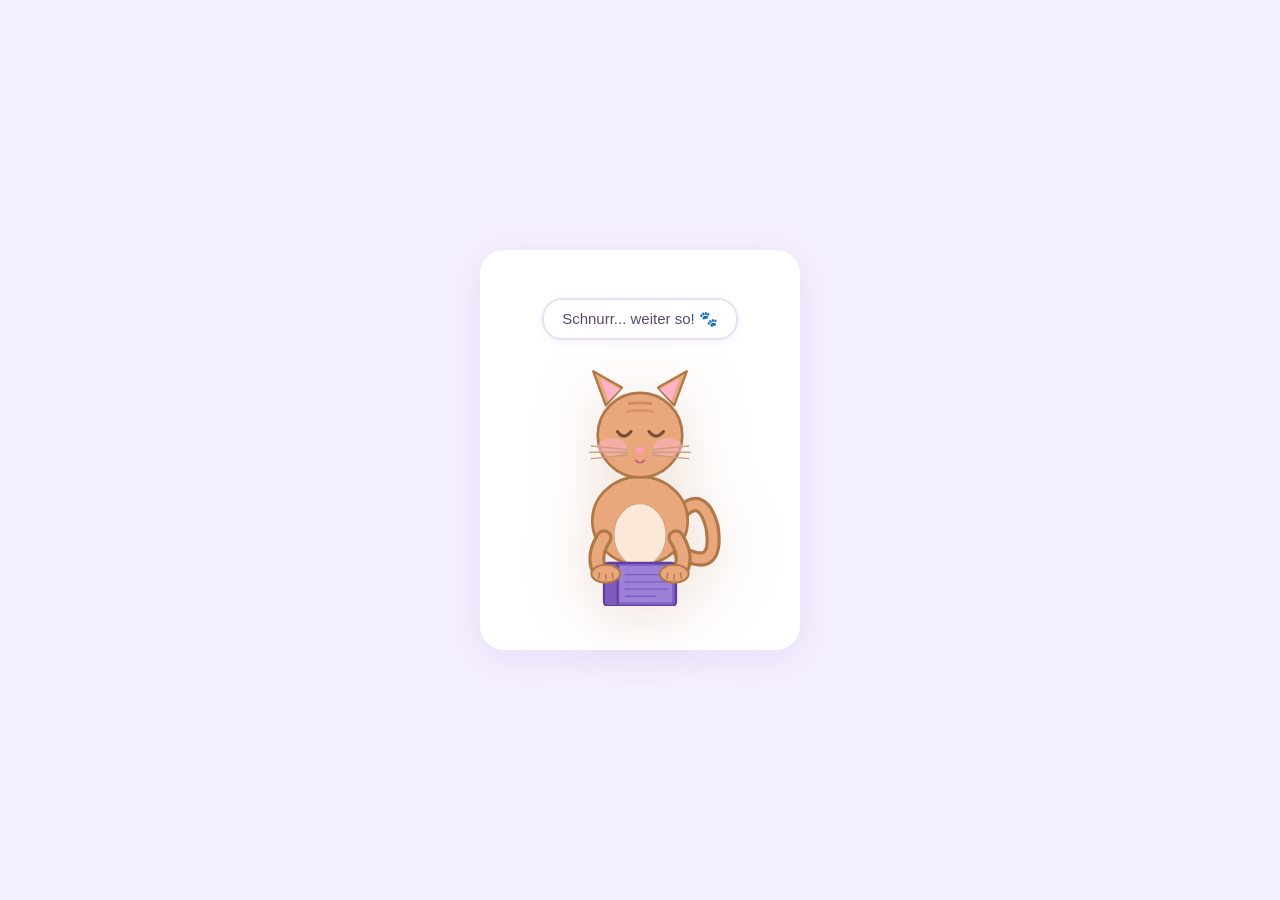
==== index.html @ 2c392829 "first commit" ====
<!DOCTYPE html>
<html lang="de">
<head>
  <meta charset="UTF-8">
  <meta name="viewport" content="width=device-width, initial-scale=1.0">
  <title>Trida</title>
  <style>
    *, *::before, *::after {
      margin: 0;
      padding: 0;
      box-sizing: border-box;
    }

    body {
      min-height: 100vh;
      display: flex;
      align-items: center;
      justify-content: center;
      background: #f5f0ff;
      font-family: -apple-system, BlinkMacSystemFont, "Segoe UI", sans-serif;
    }

    .card {
      background: white;
      border-radius: 24px;
      padding: 48px 40px 40px;
      box-shadow: 0 8px 40px rgba(120, 80, 200, 0.12);
      display: flex;
      flex-direction: column;
      align-items: center;
      gap: 16px;
      max-width: 320px;
      width: 90%;
    }

    .bubble {
      background: white;
      border: 2px solid #e8e0f5;
      border-radius: 20px;
      padding: 10px 18px;
      font-size: 15px;
      color: #5a4a6a;
      font-weight: 500;
      box-shadow: 0 2px 8px rgba(120, 80, 200, 0.08);
    }

    .cat-wrapper {
      width: 180px;
    }

    .cat-wrapper svg {
      width: 100%;
      height: auto;
      filter: drop-shadow(0 12px 32px rgba(176, 96, 48, 0.2));
      animation: cat-bob 2.8s ease-in-out infinite;
    }

    @keyframes cat-bob {
      0%, 100% { transform: translateY(0); }
      50%       { transform: translateY(-8px); }
    }

    .tail {
      transform-box: view-box;
      transform-origin: 145px 218px;
      animation: tail-sway 3s ease-in-out infinite;
      animation-delay: -1s;
    }

    @keyframes tail-sway {
      0%, 100% { transform: rotate(0deg); }
      50%       { transform: rotate(18deg); }
    }
  </style>
</head>
<body>
  <div class="card">
    <div class="bubble">Schnurr... weiter so! 🐾</div>

    <div class="cat-wrapper">
      <svg viewBox="0 0 200 278" xmlns="http://www.w3.org/2000/svg"
           role="img" aria-label="Kawaii cat sitting and reading a book">

        <g class="tail">
          <path d="M 145 218 Q 188 242 180 190 Q 170 152 148 172"
                stroke="#b07848" stroke-width="17" fill="none" stroke-linecap="round"/>
          <path d="M 145 218 Q 188 242 180 190 Q 170 152 148 172"
                stroke="#e8a87c" stroke-width="10" fill="none" stroke-linecap="round"/>
        </g>

        <ellipse cx="100" cy="183" rx="53" ry="49" fill="#e8a87c" stroke="#b07848" stroke-width="3"/>
        <ellipse cx="100" cy="199" rx="29" ry="35" fill="#fce8d8" stroke="#d4a88a" stroke-width="1.5"/>

        <path d="M 60 202 C 48 220 50 238 63 244"
              stroke="#b07848" stroke-width="19" fill="none" stroke-linecap="round"/>
        <path d="M 60 202 C 48 220 50 238 63 244"
              stroke="#e8a87c" stroke-width="12" fill="none" stroke-linecap="round"/>

        <path d="M 140 202 C 152 220 150 238 137 244"
              stroke="#b07848" stroke-width="19" fill="none" stroke-linecap="round"/>
        <path d="M 140 202 C 152 220 150 238 137 244"
              stroke="#e8a87c" stroke-width="12" fill="none" stroke-linecap="round"/>

        <rect x="60" y="230" width="80" height="48" rx="5" ry="5"
              fill="#7c5cbf" stroke="#5c3fa0" stroke-width="2.5"/>
        <line x1="75" y1="230" x2="75" y2="278" stroke="#5c3fa0" stroke-width="2"/>
        <rect x="77" y="233" width="59" height="41" rx="2" ry="2" fill="#9d80d8" stroke="none"/>
        <line x1="83" y1="243" x2="131" y2="243" stroke="#5c3fa0" stroke-width="1.5" opacity="0.5"/>
        <line x1="83" y1="251" x2="131" y2="251" stroke="#5c3fa0" stroke-width="1.5" opacity="0.5"/>
        <line x1="83" y1="259" x2="131" y2="259" stroke="#5c3fa0" stroke-width="1.5" opacity="0.5"/>
        <line x1="83" y1="267" x2="118" y2="267" stroke="#5c3fa0" stroke-width="1.5" opacity="0.5"/>

        <ellipse cx="62" cy="242" rx="16" ry="10"
                 fill="#e8a87c" stroke="#b07848" stroke-width="2.2"/>
        <line x1="55" y1="241" x2="54" y2="247" stroke="#b07848" stroke-width="1.5" stroke-linecap="round"/>
        <line x1="62" y1="243" x2="62" y2="249" stroke="#b07848" stroke-width="1.5" stroke-linecap="round"/>
        <line x1="69" y1="241" x2="70" y2="247" stroke="#b07848" stroke-width="1.5" stroke-linecap="round"/>

        <ellipse cx="138" cy="242" rx="16" ry="10"
                 fill="#e8a87c" stroke="#b07848" stroke-width="2.2"/>
        <line x1="131" y1="241" x2="130" y2="247" stroke="#b07848" stroke-width="1.5" stroke-linecap="round"/>
        <line x1="138" y1="243" x2="138" y2="249" stroke="#b07848" stroke-width="1.5" stroke-linecap="round"/>
        <line x1="145" y1="241" x2="146" y2="247" stroke="#b07848" stroke-width="1.5" stroke-linecap="round"/>

        <circle cx="100" cy="88" r="47" fill="#e8a87c" stroke="#b07848" stroke-width="3"/>

        <path d="M 88,53 Q 100,51 112,53" stroke="#c87a50" stroke-width="3"
              fill="none" stroke-linecap="round" opacity="0.7"/>
        <path d="M 85,62 Q 100,59 115,62" stroke="#c87a50" stroke-width="2.5"
              fill="none" stroke-linecap="round" opacity="0.5"/>

        <polygon points="62,55 48,17 80,35" fill="#e8a87c" stroke="#b07848" stroke-width="2.5" stroke-linejoin="round"/>
        <polygon points="65,50 56,25 78,37" fill="#ffb3c6"/>
        <polygon points="138,55 152,17 120,35" fill="#e8a87c" stroke="#b07848" stroke-width="2.5" stroke-linejoin="round"/>
        <polygon points="135,50 144,25 122,37" fill="#ffb3c6"/>

        <ellipse cx="69" cy="101" rx="16" ry="10" fill="#ffb3c6" opacity="0.55"/>
        <ellipse cx="131" cy="101" rx="16" ry="10" fill="#ffb3c6" opacity="0.55"/>

        <path d="M 75,84 Q 82,94 90,84" stroke="#7a4a35" stroke-width="3.5"
              fill="none" stroke-linecap="round"/>
        <path d="M 110,84 Q 118,94 126,84" stroke="#7a4a35" stroke-width="3.5"
              fill="none" stroke-linecap="round"/>

        <g transform="translate(100, 106)">
          <circle cx="-2.5" cy="-2" r="2.5" fill="#ff9eb5"/>
          <circle cx="2.5"  cy="-2" r="2.5" fill="#ff9eb5"/>
          <polygon points="-4.5,0 4.5,0 0,4.5" fill="#ff9eb5"/>
        </g>

        <path d="M 95,116 Q 100,121 105,116" fill="none"
              stroke="#c06080" stroke-width="2" stroke-linecap="round"/>

        <line x1="46" y1="100" x2="86" y2="104" stroke="#c8a080" stroke-width="1.5" stroke-linecap="round"/>
        <line x1="44" y1="107" x2="86" y2="107" stroke="#c8a080" stroke-width="1.5" stroke-linecap="round"/>
        <line x1="46" y1="114" x2="86" y2="110" stroke="#c8a080" stroke-width="1.5" stroke-linecap="round"/>

        <line x1="154" y1="100" x2="114" y2="104" stroke="#c8a080" stroke-width="1.5" stroke-linecap="round"/>
        <line x1="156" y1="107" x2="114" y2="107" stroke="#c8a080" stroke-width="1.5" stroke-linecap="round"/>
        <line x1="154" y1="114" x2="114" y2="110" stroke="#c8a080" stroke-width="1.5" stroke-linecap="round"/>

      </svg>
    </div>
  </div>
</body>
</html>
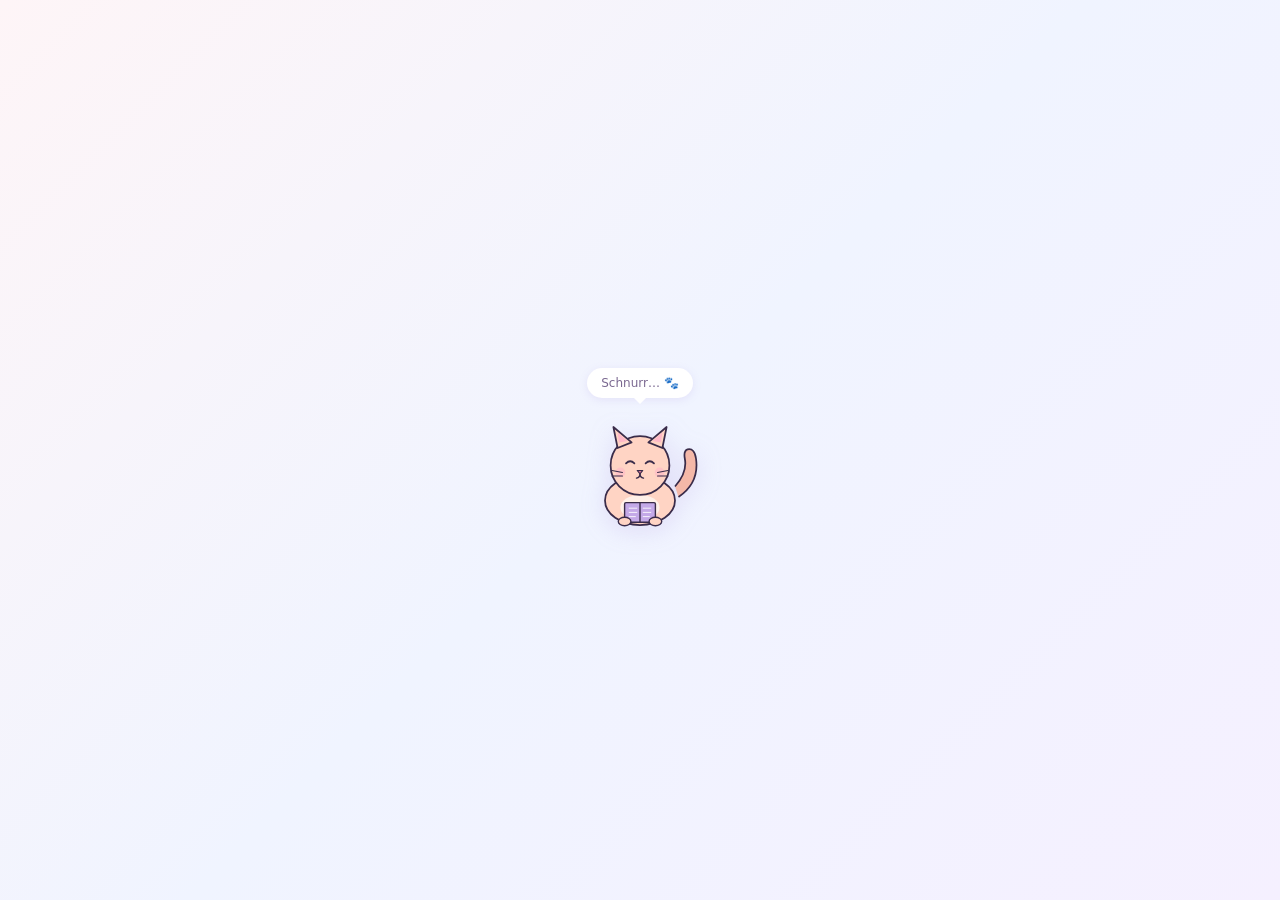
==== commit c78b3905: "update cat" ====
--- a/index.html
+++ b/index.html
@@ -1,166 +1,69 @@
 <!DOCTYPE html>
 <html lang="de">
 <head>
-  <meta charset="UTF-8">
-  <meta name="viewport" content="width=device-width, initial-scale=1.0">
-  <title>Trida</title>
-  <style>
-    *, *::before, *::after {
-      margin: 0;
-      padding: 0;
-      box-sizing: border-box;
-    }
-
-    body {
-      min-height: 100vh;
-      display: flex;
-      align-items: center;
-      justify-content: center;
-      background: #f5f0ff;
-      font-family: -apple-system, BlinkMacSystemFont, "Segoe UI", sans-serif;
-    }
-
-    .card {
-      background: white;
-      border-radius: 24px;
-      padding: 48px 40px 40px;
-      box-shadow: 0 8px 40px rgba(120, 80, 200, 0.12);
-      display: flex;
-      flex-direction: column;
-      align-items: center;
-      gap: 16px;
-      max-width: 320px;
-      width: 90%;
-    }
-
-    .bubble {
-      background: white;
-      border: 2px solid #e8e0f5;
-      border-radius: 20px;
-      padding: 10px 18px;
-      font-size: 15px;
-      color: #5a4a6a;
-      font-weight: 500;
-      box-shadow: 0 2px 8px rgba(120, 80, 200, 0.08);
-    }
-
-    .cat-wrapper {
-      width: 180px;
-    }
-
-    .cat-wrapper svg {
-      width: 100%;
-      height: auto;
-      filter: drop-shadow(0 12px 32px rgba(176, 96, 48, 0.2));
-      animation: cat-bob 2.8s ease-in-out infinite;
-    }
-
-    @keyframes cat-bob {
-      0%, 100% { transform: translateY(0); }
-      50%       { transform: translateY(-8px); }
-    }
-
-    .tail {
-      transform-box: view-box;
-      transform-origin: 145px 218px;
-      animation: tail-sway 3s ease-in-out infinite;
-      animation-delay: -1s;
-    }
-
-    @keyframes tail-sway {
-      0%, 100% { transform: rotate(0deg); }
-      50%       { transform: rotate(18deg); }
-    }
-  </style>
+<meta charset="UTF-8">
+<meta name="viewport" content="width=device-width, initial-scale=1.0">
+<title>Gadse</title>
+<style>
+  * { box-sizing: border-box; }
+  body { margin: 0; padding: 0; min-height: 100vh; display: flex; align-items: center; justify-content: center; background: linear-gradient(135deg, #fef5f7 0%, #f0f4ff 50%, #f5f0ff 100%); }
+  .cat-wrap { display: flex; flex-direction: column; align-items: center; }
+  .cat { width: 140px; height: auto; filter: drop-shadow(0 4px 12px rgba(155, 126, 212, 0.2)); animation: bob 3s ease-in-out infinite; cursor: pointer; }
+  @keyframes bob { 0%, 100% { transform: translateY(0) rotate(-2deg); } 50% { transform: translateY(-6px) rotate(2deg); } }
+  .cat-speech { display: inline-block; background: white; padding: 8px 14px; border-radius: 16px; font-size: 12px; color: #7a6890; font-family: -apple-system, BlinkMacSystemFont, "Segoe UI", system-ui, sans-serif; box-shadow: 0 2px 8px rgba(155, 126, 212, 0.15); margin-bottom: 8px; position: relative; cursor: pointer; }
+  .cat-speech::after { content: ""; position: absolute; bottom: -6px; left: 50%; transform: translateX(-50%); width: 0; height: 0; border-left: 6px solid transparent; border-right: 6px solid transparent; border-top: 6px solid white; }
+</style>
 </head>
 <body>
-  <div class="card">
-    <div class="bubble">Schnurr... weiter so! 🐾</div>
-
-    <div class="cat-wrapper">
-      <svg viewBox="0 0 200 278" xmlns="http://www.w3.org/2000/svg"
-           role="img" aria-label="Kawaii cat sitting and reading a book">
-
-        <g class="tail">
-          <path d="M 145 218 Q 188 242 180 190 Q 170 152 148 172"
-                stroke="#b07848" stroke-width="17" fill="none" stroke-linecap="round"/>
-          <path d="M 145 218 Q 188 242 180 190 Q 170 152 148 172"
-                stroke="#e8a87c" stroke-width="10" fill="none" stroke-linecap="round"/>
-        </g>
-
-        <ellipse cx="100" cy="183" rx="53" ry="49" fill="#e8a87c" stroke="#b07848" stroke-width="3"/>
-        <ellipse cx="100" cy="199" rx="29" ry="35" fill="#fce8d8" stroke="#d4a88a" stroke-width="1.5"/>
-
-        <path d="M 60 202 C 48 220 50 238 63 244"
-              stroke="#b07848" stroke-width="19" fill="none" stroke-linecap="round"/>
-        <path d="M 60 202 C 48 220 50 238 63 244"
-              stroke="#e8a87c" stroke-width="12" fill="none" stroke-linecap="round"/>
-
-        <path d="M 140 202 C 152 220 150 238 137 244"
-              stroke="#b07848" stroke-width="19" fill="none" stroke-linecap="round"/>
-        <path d="M 140 202 C 152 220 150 238 137 244"
-              stroke="#e8a87c" stroke-width="12" fill="none" stroke-linecap="round"/>
-
-        <rect x="60" y="230" width="80" height="48" rx="5" ry="5"
-              fill="#7c5cbf" stroke="#5c3fa0" stroke-width="2.5"/>
-        <line x1="75" y1="230" x2="75" y2="278" stroke="#5c3fa0" stroke-width="2"/>
-        <rect x="77" y="233" width="59" height="41" rx="2" ry="2" fill="#9d80d8" stroke="none"/>
-        <line x1="83" y1="243" x2="131" y2="243" stroke="#5c3fa0" stroke-width="1.5" opacity="0.5"/>
-        <line x1="83" y1="251" x2="131" y2="251" stroke="#5c3fa0" stroke-width="1.5" opacity="0.5"/>
-        <line x1="83" y1="259" x2="131" y2="259" stroke="#5c3fa0" stroke-width="1.5" opacity="0.5"/>
-        <line x1="83" y1="267" x2="118" y2="267" stroke="#5c3fa0" stroke-width="1.5" opacity="0.5"/>
-
-        <ellipse cx="62" cy="242" rx="16" ry="10"
-                 fill="#e8a87c" stroke="#b07848" stroke-width="2.2"/>
-        <line x1="55" y1="241" x2="54" y2="247" stroke="#b07848" stroke-width="1.5" stroke-linecap="round"/>
-        <line x1="62" y1="243" x2="62" y2="249" stroke="#b07848" stroke-width="1.5" stroke-linecap="round"/>
-        <line x1="69" y1="241" x2="70" y2="247" stroke="#b07848" stroke-width="1.5" stroke-linecap="round"/>
-
-        <ellipse cx="138" cy="242" rx="16" ry="10"
-                 fill="#e8a87c" stroke="#b07848" stroke-width="2.2"/>
-        <line x1="131" y1="241" x2="130" y2="247" stroke="#b07848" stroke-width="1.5" stroke-linecap="round"/>
-        <line x1="138" y1="243" x2="138" y2="249" stroke="#b07848" stroke-width="1.5" stroke-linecap="round"/>
-        <line x1="145" y1="241" x2="146" y2="247" stroke="#b07848" stroke-width="1.5" stroke-linecap="round"/>
-
-        <circle cx="100" cy="88" r="47" fill="#e8a87c" stroke="#b07848" stroke-width="3"/>
-
-        <path d="M 88,53 Q 100,51 112,53" stroke="#c87a50" stroke-width="3"
-              fill="none" stroke-linecap="round" opacity="0.7"/>
-        <path d="M 85,62 Q 100,59 115,62" stroke="#c87a50" stroke-width="2.5"
-              fill="none" stroke-linecap="round" opacity="0.5"/>
-
-        <polygon points="62,55 48,17 80,35" fill="#e8a87c" stroke="#b07848" stroke-width="2.5" stroke-linejoin="round"/>
-        <polygon points="65,50 56,25 78,37" fill="#ffb3c6"/>
-        <polygon points="138,55 152,17 120,35" fill="#e8a87c" stroke="#b07848" stroke-width="2.5" stroke-linejoin="round"/>
-        <polygon points="135,50 144,25 122,37" fill="#ffb3c6"/>
-
-        <ellipse cx="69" cy="101" rx="16" ry="10" fill="#ffb3c6" opacity="0.55"/>
-        <ellipse cx="131" cy="101" rx="16" ry="10" fill="#ffb3c6" opacity="0.55"/>
-
-        <path d="M 75,84 Q 82,94 90,84" stroke="#7a4a35" stroke-width="3.5"
-              fill="none" stroke-linecap="round"/>
-        <path d="M 110,84 Q 118,94 126,84" stroke="#7a4a35" stroke-width="3.5"
-              fill="none" stroke-linecap="round"/>
-
-        <g transform="translate(100, 106)">
-          <circle cx="-2.5" cy="-2" r="2.5" fill="#ff9eb5"/>
-          <circle cx="2.5"  cy="-2" r="2.5" fill="#ff9eb5"/>
-          <polygon points="-4.5,0 4.5,0 0,4.5" fill="#ff9eb5"/>
-        </g>
-
-        <path d="M 95,116 Q 100,121 105,116" fill="none"
-              stroke="#c06080" stroke-width="2" stroke-linecap="round"/>
-
-        <line x1="46" y1="100" x2="86" y2="104" stroke="#c8a080" stroke-width="1.5" stroke-linecap="round"/>
-        <line x1="44" y1="107" x2="86" y2="107" stroke="#c8a080" stroke-width="1.5" stroke-linecap="round"/>
-        <line x1="46" y1="114" x2="86" y2="110" stroke="#c8a080" stroke-width="1.5" stroke-linecap="round"/>
-
-        <line x1="154" y1="100" x2="114" y2="104" stroke="#c8a080" stroke-width="1.5" stroke-linecap="round"/>
-        <line x1="156" y1="107" x2="114" y2="107" stroke="#c8a080" stroke-width="1.5" stroke-linecap="round"/>
-        <line x1="154" y1="114" x2="114" y2="110" stroke="#c8a080" stroke-width="1.5" stroke-linecap="round"/>
-
-      </svg>
-    </div>
-  </div>
+<div class="cat-wrap">
+  <div class="cat-speech" id="cat-speech">Schnurr… 🐾</div>
+  <svg class="cat" viewBox="0 0 200 180" xmlns="http://www.w3.org/2000/svg">
+    <path d="M 155 130 Q 185 110 180 75 Q 178 60 168 62 Q 162 64 164 75 Q 168 95 150 115" fill="#f4b8a8" stroke="#3a2c4a" stroke-width="2.5" stroke-linejoin="round"/>
+    <ellipse cx="100" cy="135" rx="50" ry="35" fill="#ffd4c4" stroke="#3a2c4a" stroke-width="2.5"/>
+    <ellipse cx="100" cy="145" rx="28" ry="18" fill="#fff0e8"/>
+    <circle cx="100" cy="85" r="42" fill="#ffd4c4" stroke="#3a2c4a" stroke-width="2.5"/>
+    <path d="M 68 60 L 62 30 L 88 52 Z" fill="#ffd4c4" stroke="#3a2c4a" stroke-width="2.5" stroke-linejoin="round"/>
+    <path d="M 70 52 L 68 38 L 82 50 Z" fill="#ffb8c8"/>
+    <path d="M 132 60 L 138 30 L 112 52 Z" fill="#ffd4c4" stroke="#3a2c4a" stroke-width="2.5" stroke-linejoin="round"/>
+    <path d="M 130 52 L 132 38 L 118 50 Z" fill="#ffb8c8"/>
+    <circle cx="72" cy="95" r="7" fill="#ffb8c8" opacity="0.6"/>
+    <circle cx="128" cy="95" r="7" fill="#ffb8c8" opacity="0.6"/>
+    <path d="M 80 82 Q 86 76 92 82" fill="none" stroke="#3a2c4a" stroke-width="2.5" stroke-linecap="round"/>
+    <path d="M 108 82 Q 114 76 120 82" fill="none" stroke="#3a2c4a" stroke-width="2.5" stroke-linecap="round"/>
+    <path d="M 96 92 L 104 92 L 100 97 Z" fill="#d4729a" stroke="#3a2c4a" stroke-width="1.5" stroke-linejoin="round"/>
+    <path d="M 100 97 Q 100 102 95 103" fill="none" stroke="#3a2c4a" stroke-width="2" stroke-linecap="round"/>
+    <path d="M 100 97 Q 100 102 105 103" fill="none" stroke="#3a2c4a" stroke-width="2" stroke-linecap="round"/>
+    <line x1="60" y1="92" x2="75" y2="95" stroke="#3a2c4a" stroke-width="1.5" stroke-linecap="round"/>
+    <line x1="60" y1="100" x2="75" y2="100" stroke="#3a2c4a" stroke-width="1.5" stroke-linecap="round"/>
+    <line x1="140" y1="92" x2="125" y2="95" stroke="#3a2c4a" stroke-width="1.5" stroke-linecap="round"/>
+    <line x1="140" y1="100" x2="125" y2="100" stroke="#3a2c4a" stroke-width="1.5" stroke-linecap="round"/>
+    <rect x="78" y="138" width="44" height="28" fill="#c4a9e8" stroke="#3a2c4a" stroke-width="2" rx="2"/>
+    <line x1="100" y1="138" x2="100" y2="166" stroke="#3a2c4a" stroke-width="2"/>
+    <line x1="84" y1="146" x2="96" y2="146" stroke="#fff" stroke-width="1.2"/>
+    <line x1="84" y1="152" x2="96" y2="152" stroke="#fff" stroke-width="1.2"/>
+    <line x1="84" y1="158" x2="94" y2="158" stroke="#fff" stroke-width="1.2"/>
+    <line x1="104" y1="146" x2="116" y2="146" stroke="#fff" stroke-width="1.2"/>
+    <line x1="104" y1="152" x2="116" y2="152" stroke="#fff" stroke-width="1.2"/>
+    <line x1="104" y1="158" x2="114" y2="158" stroke="#fff" stroke-width="1.2"/>
+    <ellipse cx="78" cy="165" rx="9" ry="6" fill="#ffd4c4" stroke="#3a2c4a" stroke-width="2"/>
+    <ellipse cx="122" cy="165" rx="9" ry="6" fill="#ffd4c4" stroke="#3a2c4a" stroke-width="2"/>
+  </svg>
+</div>
+<script>
+  const messages = [
+    "Schnurr… 🐾",
+    "Du schaffst das! 📖",
+    "Lebe mit Herz! 💜",
+    "Ein Schritt nach dem anderen ✨",
+    "Stolz auf dich! 🌸",
+    "Kaffee oder Tee? ☕",
+    "Pause ist auch produktiv 🍵",
+    "Trau dich! 🌟"
+  ];
+  const speech = document.getElementById("cat-speech");
+  document.querySelector(".cat-wrap").addEventListener("click", () => {
+    speech.textContent = messages[Math.floor(Math.random() * messages.length)];
+  });
+</script>
 </body>
 </html>
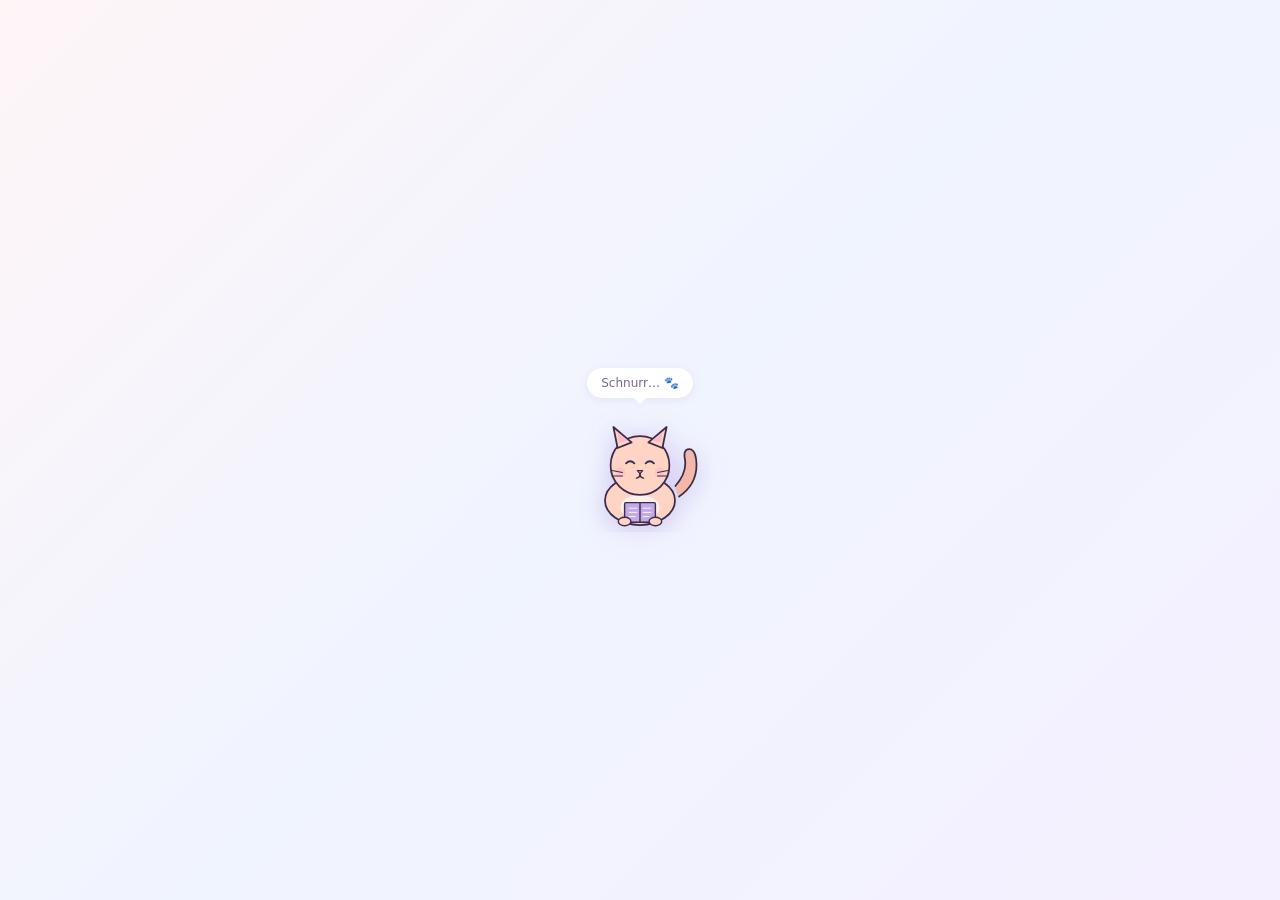
==== commit a4a97e83: "extract cat svg" ====
--- a/index.html
+++ b/index.html
@@ -17,37 +17,7 @@
 <body>
 <div class="cat-wrap">
   <div class="cat-speech" id="cat-speech">Schnurr… 🐾</div>
-  <svg class="cat" viewBox="0 0 200 180" xmlns="http://www.w3.org/2000/svg">
-    <path d="M 155 130 Q 185 110 180 75 Q 178 60 168 62 Q 162 64 164 75 Q 168 95 150 115" fill="#f4b8a8" stroke="#3a2c4a" stroke-width="2.5" stroke-linejoin="round"/>
-    <ellipse cx="100" cy="135" rx="50" ry="35" fill="#ffd4c4" stroke="#3a2c4a" stroke-width="2.5"/>
-    <ellipse cx="100" cy="145" rx="28" ry="18" fill="#fff0e8"/>
-    <circle cx="100" cy="85" r="42" fill="#ffd4c4" stroke="#3a2c4a" stroke-width="2.5"/>
-    <path d="M 68 60 L 62 30 L 88 52 Z" fill="#ffd4c4" stroke="#3a2c4a" stroke-width="2.5" stroke-linejoin="round"/>
-    <path d="M 70 52 L 68 38 L 82 50 Z" fill="#ffb8c8"/>
-    <path d="M 132 60 L 138 30 L 112 52 Z" fill="#ffd4c4" stroke="#3a2c4a" stroke-width="2.5" stroke-linejoin="round"/>
-    <path d="M 130 52 L 132 38 L 118 50 Z" fill="#ffb8c8"/>
-    <circle cx="72" cy="95" r="7" fill="#ffb8c8" opacity="0.6"/>
-    <circle cx="128" cy="95" r="7" fill="#ffb8c8" opacity="0.6"/>
-    <path d="M 80 82 Q 86 76 92 82" fill="none" stroke="#3a2c4a" stroke-width="2.5" stroke-linecap="round"/>
-    <path d="M 108 82 Q 114 76 120 82" fill="none" stroke="#3a2c4a" stroke-width="2.5" stroke-linecap="round"/>
-    <path d="M 96 92 L 104 92 L 100 97 Z" fill="#d4729a" stroke="#3a2c4a" stroke-width="1.5" stroke-linejoin="round"/>
-    <path d="M 100 97 Q 100 102 95 103" fill="none" stroke="#3a2c4a" stroke-width="2" stroke-linecap="round"/>
-    <path d="M 100 97 Q 100 102 105 103" fill="none" stroke="#3a2c4a" stroke-width="2" stroke-linecap="round"/>
-    <line x1="60" y1="92" x2="75" y2="95" stroke="#3a2c4a" stroke-width="1.5" stroke-linecap="round"/>
-    <line x1="60" y1="100" x2="75" y2="100" stroke="#3a2c4a" stroke-width="1.5" stroke-linecap="round"/>
-    <line x1="140" y1="92" x2="125" y2="95" stroke="#3a2c4a" stroke-width="1.5" stroke-linecap="round"/>
-    <line x1="140" y1="100" x2="125" y2="100" stroke="#3a2c4a" stroke-width="1.5" stroke-linecap="round"/>
-    <rect x="78" y="138" width="44" height="28" fill="#c4a9e8" stroke="#3a2c4a" stroke-width="2" rx="2"/>
-    <line x1="100" y1="138" x2="100" y2="166" stroke="#3a2c4a" stroke-width="2"/>
-    <line x1="84" y1="146" x2="96" y2="146" stroke="#fff" stroke-width="1.2"/>
-    <line x1="84" y1="152" x2="96" y2="152" stroke="#fff" stroke-width="1.2"/>
-    <line x1="84" y1="158" x2="94" y2="158" stroke="#fff" stroke-width="1.2"/>
-    <line x1="104" y1="146" x2="116" y2="146" stroke="#fff" stroke-width="1.2"/>
-    <line x1="104" y1="152" x2="116" y2="152" stroke="#fff" stroke-width="1.2"/>
-    <line x1="104" y1="158" x2="114" y2="158" stroke="#fff" stroke-width="1.2"/>
-    <ellipse cx="78" cy="165" rx="9" ry="6" fill="#ffd4c4" stroke="#3a2c4a" stroke-width="2"/>
-    <ellipse cx="122" cy="165" rx="9" ry="6" fill="#ffd4c4" stroke="#3a2c4a" stroke-width="2"/>
-  </svg>
+  <img class="cat" src="cat.svg" alt="cat">
 </div>
 <script>
   const messages = [
